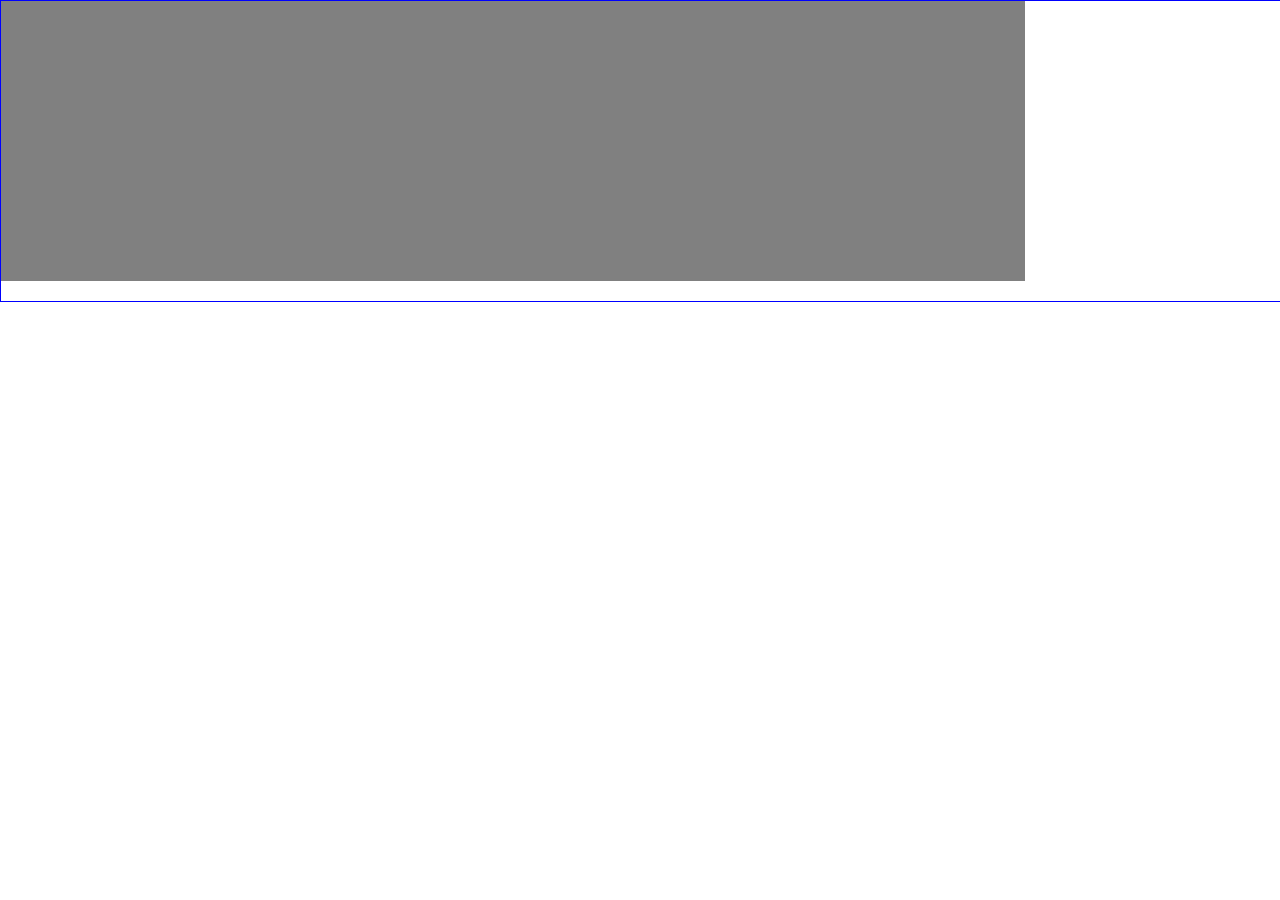
==== index.html @ 7c613f8c "add" ====
<!DOCTYPE html>
<html lang="en">
<head>
    <meta charset="UTF-8">
    <title>Document</title>
    <script src='jquery1.10.2.js'></script>
    <meta name="viewport" content="width=device-width, initial-scale=1.0, user-scalable=0, minimum-scale=1.0, maximum-scale=1.0">
    <style>
        * {
            margin: 0;
            padding: 0;
        }
        body {
            height: 900px;
        }
        .move-wrapper {
            height: 300px;
            width: 100%;
            position: relative;
            top: 0;
            right: 0;
            border: 1px solid blue;
            overflow: hidden;
        }
        #move-content {
            background: gray;
            height: 280px;
            width: 80%;
            position: absolute;
            top: 0;
            left: 0;
        }
    </style>
</head>
<body>
    <div class='move-wrapper'>
        <div class="move-coontent" id='move-content'>
        </div>
    </div>
    <script>
        var startX,
            startY,
            moveEndX,
            moveEndY;
        var moveEle = $('#move-content');
        var originLeft,
            originTop,
            X,
            Y;
        
        // 监听touchstart事件
        $(".move-wrapper").on("touchstart", function(e) {
            e.preventDefault();
            startX = e.originalEvent.changedTouches[0].pageX;
            startY = e.originalEvent.changedTouches[0].pageY;
            // 获取moveEle初始的top和left值
            originLeft = parseInt(moveEle.css('left'));
            originTop = parseInt(moveEle.css('top'));
            
            console.log('初始值left', originLeft, '初始值top', originTop);
        });
        // 监听touchmove事件
        $('body').on('touchmove', function (e) {
            e.preventDefault();
            moveEndX = e.originalEvent.changedTouches[0].pageX;
            moveEndY = e.originalEvent.changedTouches[0].pageY;
            // 算出移动的距离
            X = moveEndX - startX;
            Y = moveEndY - startY;
            console.log('移动距离X', X, '移动距离Y' + Y);
            console.log('实时top值', X, '实时left值' + Y);
            moveEle.css('left', originLeft + X + 'px');
            moveEle.css('top', originTop + Y + 'px');
        });
        // 监听move结束事件
        $('body').on('touchend', function (e) {
            e.preventDefault();
            moveEle.css('left', originLeft + X + 'px');
            moveEle.css('top', originTop + Y + 'px');
        });

    </script>
</body>
</html>
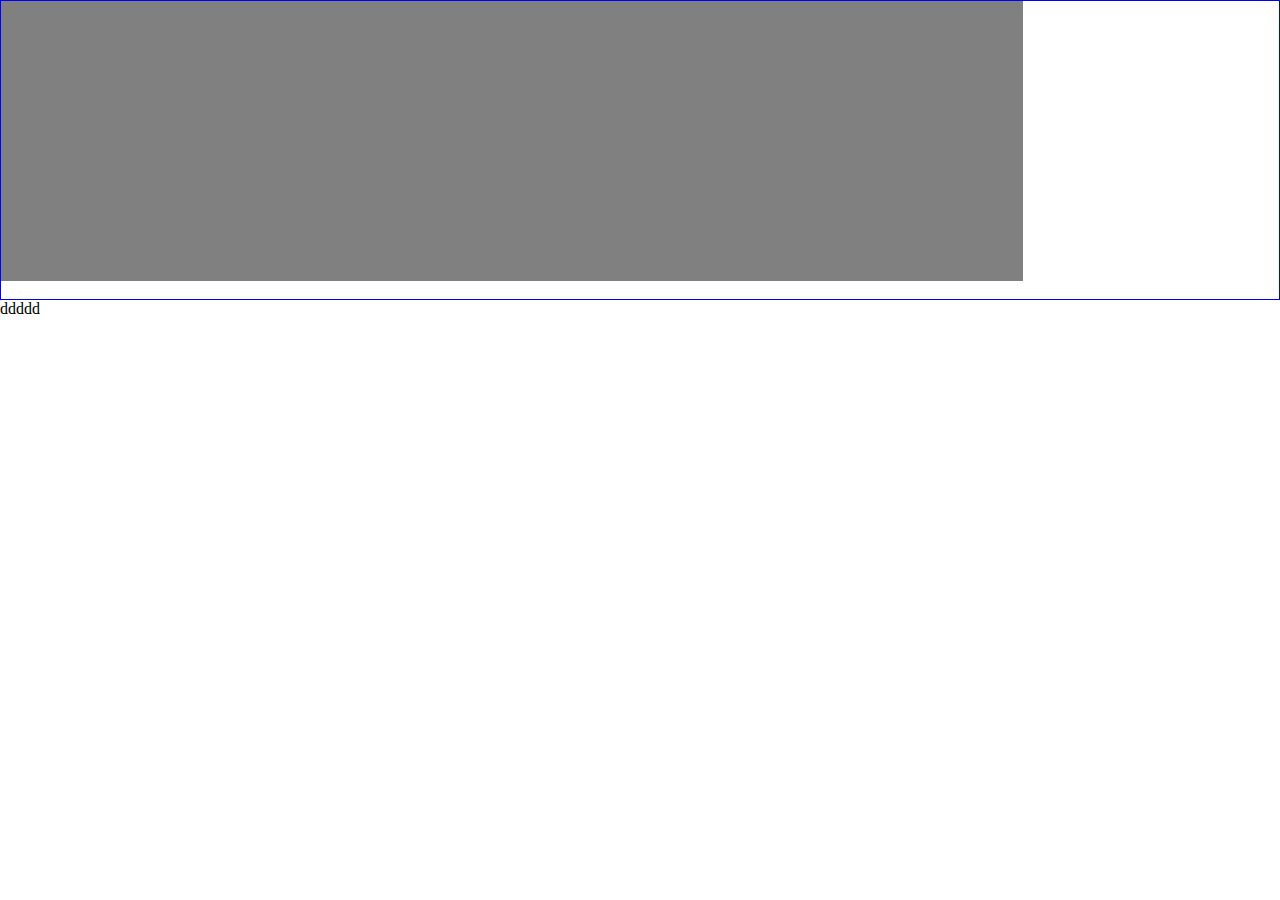
==== commit 9ad6d38a: "add" ====
--- a/index.html
+++ b/index.html
@@ -21,6 +21,7 @@
             right: 0;
             border: 1px solid blue;
             overflow: hidden;
+            box-sizing: border-box;
         }
         #move-content {
             background: gray;
@@ -37,33 +38,59 @@
         <div class="move-coontent" id='move-content'>
         </div>
     </div>
+
+
+<div class="goodsdetil">
+    <div class="goodsMealDiv">ddddd</div>
+</div>
+
     <script>
         var startX,
             startY,
+            startTime,
             moveEndX,
-            moveEndY;
-        var moveEle = $('#move-content');
-        var originLeft,
+            moveEndY,
+            moveEle = $('#move-content'),
+            originLeft,
             originTop,
             X,
             Y;
         
         // 监听touchstart事件
-        $(".move-wrapper").on("touchstart", function(e) {
-            e.preventDefault();
-            startX = e.originalEvent.changedTouches[0].pageX;
-            startY = e.originalEvent.changedTouches[0].pageY;
+        $(".move-wrapper").on("touchstart", function(event) {
+             // 判断默认行为是否可以被禁用
+             if (event.cancelable) {
+                 // 判断默认行为是否已经被禁用
+                 if (!event.defaultPrevented) {
+                     event.preventDefault();
+                 }
+             }
+
+            // 开始状态信息
+            startTime = new Date(); // 鼠标点击开始状态时间
+            console.log('startTime', startTime);
+            startX = event.originalEvent.changedTouches[0].pageX;
+            startY = event.originalEvent.changedTouches[0].pageY;
             // 获取moveEle初始的top和left值
             originLeft = parseInt(moveEle.css('left'));
             originTop = parseInt(moveEle.css('top'));
             
             console.log('初始值left', originLeft, '初始值top', originTop);
         });
+
         // 监听touchmove事件
-        $('body').on('touchmove', function (e) {
-            e.preventDefault();
-            moveEndX = e.originalEvent.changedTouches[0].pageX;
-            moveEndY = e.originalEvent.changedTouches[0].pageY;
+        $('body').on('touchmove', function (event) {
+            //阻止触摸事件的默认行为，即阻止滚屏
+            // event.preventDefault();
+
+            //当屏幕有多个touch或者页面被缩放过，就不执行move操作 jQuery中直接获取不到event.targetTouches 而是通过event.originalEvent.targetTouches的方式获取的
+            // https://my.oschina.net/purelan/blog/271660
+            if(event.originalEvent.targetTouches.length > 1 || event.scale && event.scale !== 1) {
+                return;
+            };
+
+            moveEndX = event.originalEvent.changedTouches[0].pageX;
+            moveEndY = event.originalEvent.changedTouches[0].pageY;
             // 算出移动的距离
             X = moveEndX - startX;
             Y = moveEndY - startY;
@@ -72,12 +99,18 @@
             moveEle.css('left', originLeft + X + 'px');
             moveEle.css('top', originTop + Y + 'px');
         });
+
         // 监听move结束事件
-        $('body').on('touchend', function (e) {
-            e.preventDefault();
-            moveEle.css('left', originLeft + X + 'px');
-            moveEle.css('top', originTop + Y + 'px');
+        $('body').on('touchend', function () {
+            // 鼠标点击至鼠标松开持续的时间
+            var duration = + new Date() - startTime;
+
+            console.log(duration);
+            //解绑事件
+            this.removeEventListener('touchmove',this,false);
+            this.removeEventListener('touchend',this,false);
         });
+
 
     </script>
 </body>
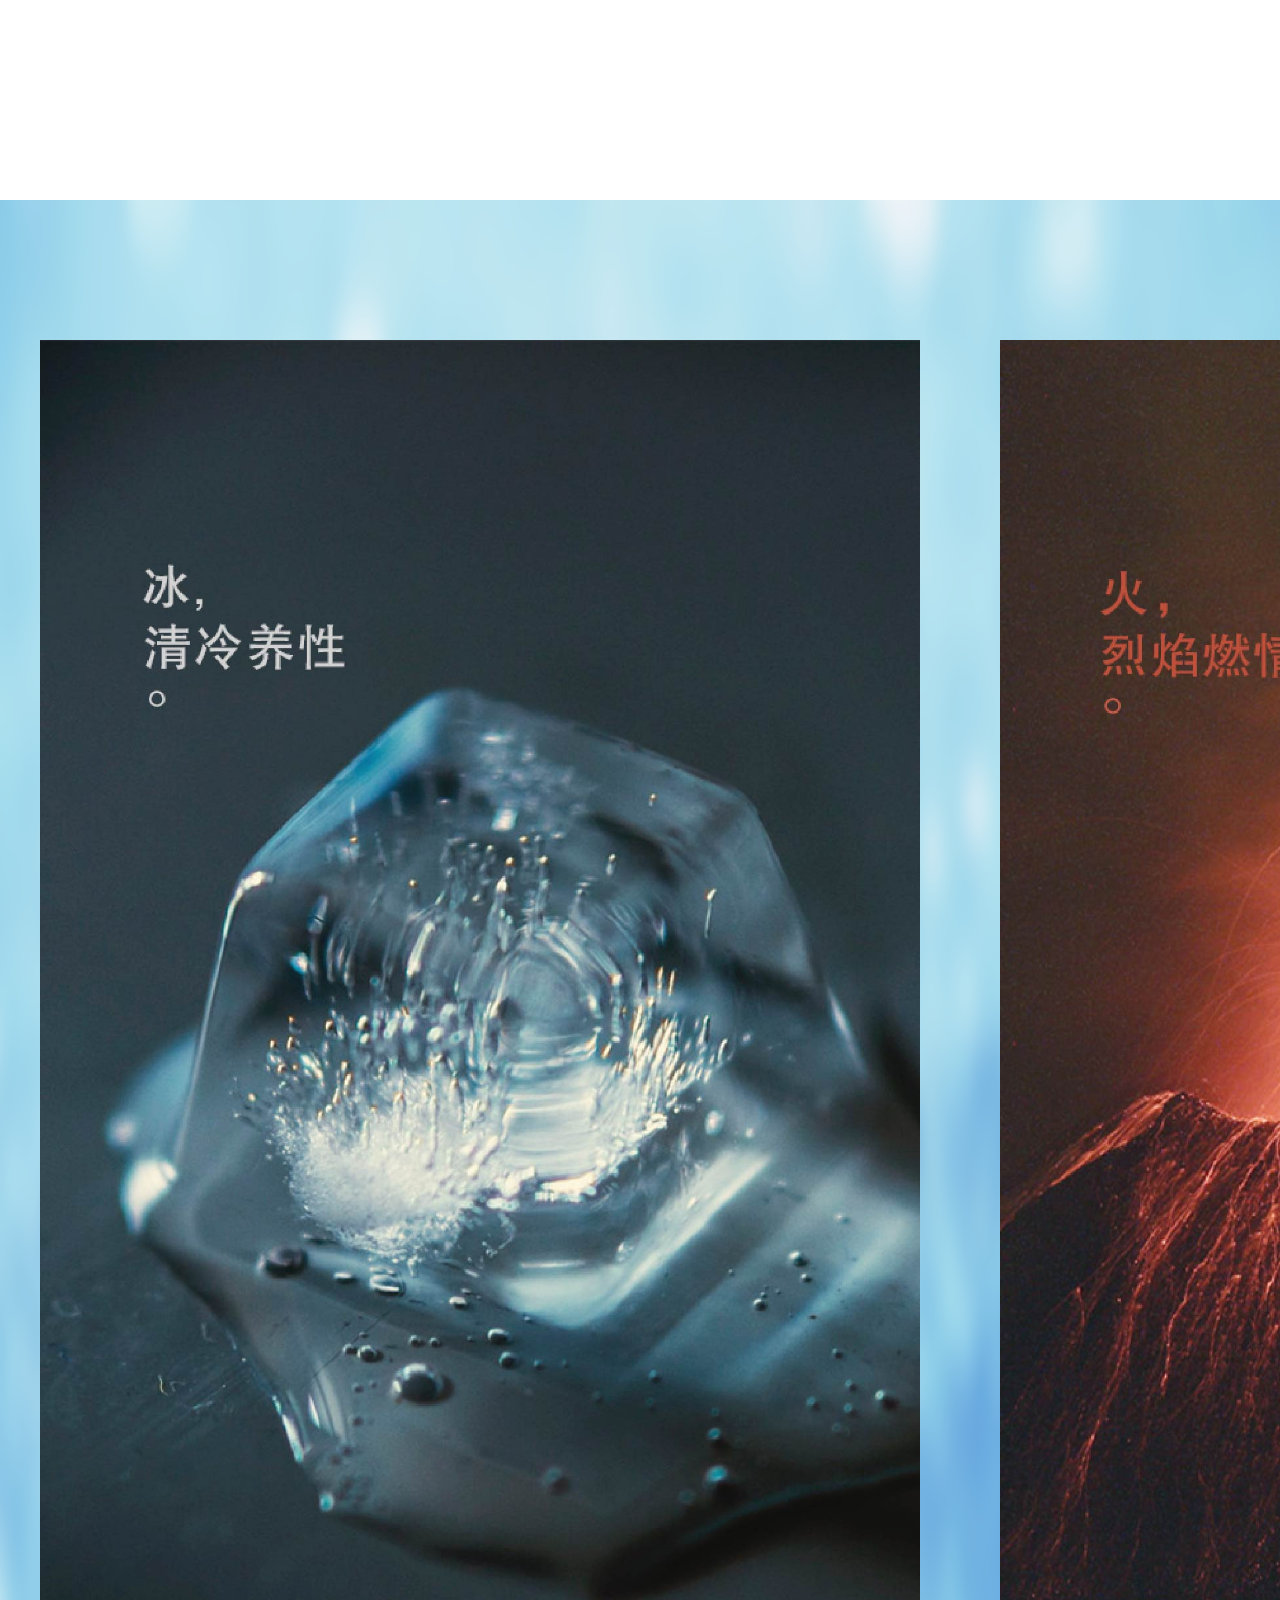
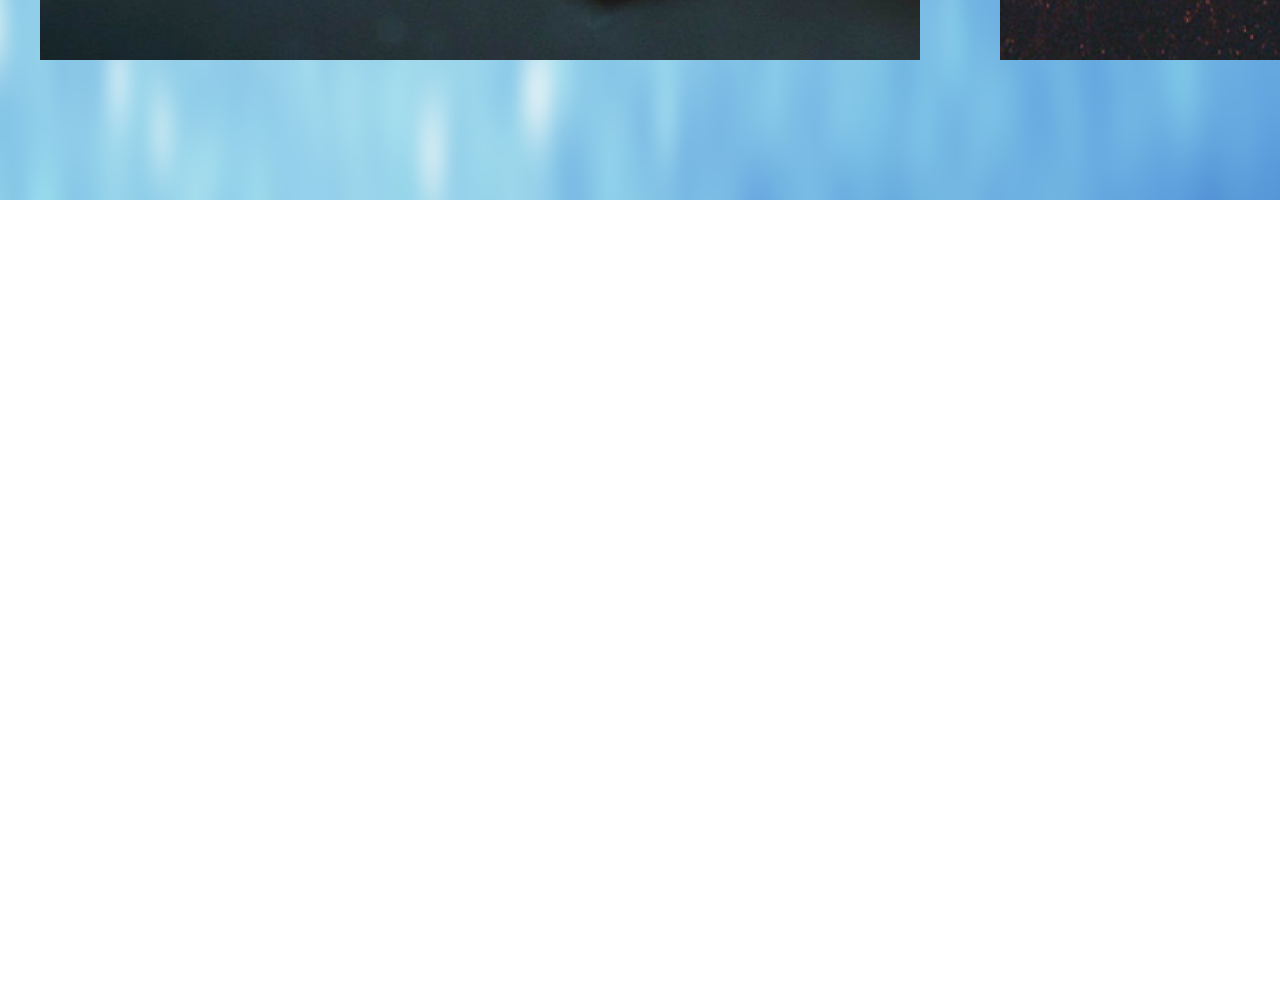
==== commit 7e2e5836: "add" ====
--- a/index.html
+++ b/index.html
@@ -3,46 +3,79 @@
 <head>
     <meta charset="UTF-8">
     <title>Document</title>
-    <script src='jquery1.10.2.js'></script>
+    <link rel="stylesheet" href="./css/base.css">
+    <script src='./js/jquery1.10.2.js'></script>
+    <script src='./js/fontSize.js'></script>
     <meta name="viewport" content="width=device-width, initial-scale=1.0, user-scalable=0, minimum-scale=1.0, maximum-scale=1.0">
     <style>
-        * {
-            margin: 0;
-            padding: 0;
-        }
         body {
-            height: 900px;
+            height: 12rem;
         }
         .move-wrapper {
-            height: 300px;
+            height: 8rem;
             width: 100%;
             position: relative;
             top: 0;
             right: 0;
-            border: 1px solid blue;
             overflow: hidden;
             box-sizing: border-box;
+            margin-top: 1rem;
+            font-size: .25rem;
+            background-image: url('./img/bg.png');
+            background-repeat: no-repeat;
+            background-size: 100% 100%;
+            background-position: 0% center;    
         }
         #move-content {
-            background: gray;
-            height: 280px;
-            width: 80%;
             position: absolute;
             top: 0;
             left: 0;
+        }
+        #move-content ul {
+            margin: .5rem 0 0 0;
+            overflow: hidden;
+            width: 20rem;
+            -background: gray;
+        }
+        #move-content ul li {
+            display: inline-block;
+            padding: .2rem;
+        }
+        #move-content ul li img {
+            display: block;
+            width: 4.4rem;
+            border: 0;
         }
     </style>
 </head>
 <body>
     <div class='move-wrapper'>
         <div class="move-coontent" id='move-content'>
+            <ul>
+                <li>
+                    <a href="#">
+                        <img src="./img/1.jpg" alt="">
+                    </a>
+                </li><!--
+                --><li>
+                    <a href="#">
+                        <img src="./img/2.jpg" alt="">
+                    </a>
+                </li><!--
+                --><li>
+                    <a href="#">
+                        <img src="./img/3.jpg" alt="">
+                    </a>
+                </li><!--
+                --><li>
+                    <a href="#">
+                        <img src="./img/4.jpg" alt="">
+                    </a>
+                </li>
+
+            </ul>
         </div>
     </div>
-
-
-<div class="goodsdetil">
-    <div class="goodsMealDiv">ddddd</div>
-</div>
 
     <script>
         var startX,
@@ -59,29 +92,24 @@
         // 监听touchstart事件
         $(".move-wrapper").on("touchstart", function(event) {
              // 判断默认行为是否可以被禁用
-             if (event.cancelable) {
-                 // 判断默认行为是否已经被禁用
-                 if (!event.defaultPrevented) {
-                     event.preventDefault();
-                 }
-             }
+             // event.preventDefault();
 
             // 开始状态信息
             startTime = new Date(); // 鼠标点击开始状态时间
-            console.log('startTime', startTime);
+            // console.log('startTime', startTime);
             startX = event.originalEvent.changedTouches[0].pageX;
             startY = event.originalEvent.changedTouches[0].pageY;
             // 获取moveEle初始的top和left值
             originLeft = parseInt(moveEle.css('left'));
             originTop = parseInt(moveEle.css('top'));
             
-            console.log('初始值left', originLeft, '初始值top', originTop);
+            // console.log('初始值left', originLeft, '初始值top', originTop);
         });
 
         // 监听touchmove事件
         $('body').on('touchmove', function (event) {
-            //阻止触摸事件的默认行为，即阻止滚屏
-            // event.preventDefault();
+            //阻止触摸事件的默认行为，即阻止滚屏 
+            
 
             //当屏幕有多个touch或者页面被缩放过，就不执行move操作 jQuery中直接获取不到event.targetTouches 而是通过event.originalEvent.targetTouches的方式获取的
             // https://my.oschina.net/purelan/blog/271660
@@ -94,10 +122,19 @@
             // 算出移动的距离
             X = moveEndX - startX;
             Y = moveEndY - startY;
-            console.log('移动距离X', X, '移动距离Y' + Y);
-            console.log('实时top值', X, '实时left值' + Y);
-            moveEle.css('left', originLeft + X + 'px');
-            moveEle.css('top', originTop + Y + 'px');
+            // console.log('移动距离X', X, '移动距离Y' + Y);
+            // console.log('实时top值', X, '实时left值' + Y);
+            // 如果X轴方向的距离比较大 就左右滑动 阻止页面滚动
+            if (Math.abs(X) >= Math.abs(Y)) {
+                // 如果y轴方向的滑动距离绝对值比较大 就不阻止页面滚动 让页面可以滚动
+                moveEle.css('left', originLeft + X + 'px');
+                moveEle.find('img').eq(0).css('transform', 'scale(1.1, 1.1)');
+                // moveEle.css('top', originTop + Y + 'px');
+            } else {
+                return;
+            }
+
+
         });
 
         // 监听move结束事件
@@ -105,7 +142,7 @@
             // 鼠标点击至鼠标松开持续的时间
             var duration = + new Date() - startTime;
 
-            console.log(duration);
+            console.log('end', duration);
             //解绑事件
             this.removeEventListener('touchmove',this,false);
             this.removeEventListener('touchend',this,false);
--- a/css/base.css
+++ b/css/base.css
@@ -0,0 +1,33 @@
+﻿/*-------------------重置样式-------------------*/
+html, body, h1, h2, h3, h4, h5, h6, div, dl, dt, dd, ul, ol, li, p, blockquote, pre, hr, figure, table, caption, th, td, form, fieldset, legend, input, button, textarea, menu { margin: 0; padding: 0; }
+header, footer, section, article, aside, nav, hgroup, address, figure, figcaption, menu, details { display: block; }
+table { border-collapse: collapse; border-spacing: 0; }
+caption, th { text-align: left; font-weight: normal; }
+html, body, fieldset, img, iframe, abbr { border: 0; }
+i, cite, em, var, address, dfn { font-style: normal; }
+[hidefocus], summary { outline: 0; }
+li { list-style: none; }
+h1, h2, h3, h4, h5, h6, small { font-size: 100%; }
+sup, sub { font-size: 83%; }
+pre, code, kbd, samp { font-family: inherit; }
+q:before, q:after { content: none; }
+textarea { overflow: auto; resize: none; }
+label, summary { cursor: default; }
+a, button { cursor: pointer; }
+a { text-decoration: none; color: #1155CC; }
+: focus { border: 0; }
+em, i { font-style: normal; }
+img { border: 0; }
+textarea { outline: none; resize: none; }
+h1, h2, h3, h4, h5, h6, em, strong, b { font-weight: bold; }
+del, ins, u, s, a, a:hover { text-decoration: none; }
+body input, body select { outline: none; blr: expression(this.onFocus=this.blur()); border: none; }
+body, textarea, input, button, select, keygen, legend { font: 12px/1.14 arial, \5b8b\4f53; color: #333; outline: 0; }
+body { background: #ffffff; font-family: "宋体"; font-size: 12px; }
+a, a:hover { color: #333; }
+.clear { display: block; content: ''; clear: both; visibility: hidden; height: 0; }
+select { outline: none; vertical-align: middle; -webkit-appearance: none; appearance: none; }
+body, html { width: 100%; height: 100%; }
+body { min-width: 320px; max-width: 1280px; width: 100%; margin: 0px auto; font-family: '微软雅黑', 'helvetica neue',tahoma,'hiragino sans gb',stheiti,'wenquanyi micro hei',\5FAE\8F6F\96C5\9ED1,\5B8B\4F53,sans-serif; font-size: 12px; }
+textarea, select { -webkit-appearance: none; -moz-appearance: none; -o-appearance: none; appearance: none; }
+input[type="button"], input[type="submit"], input[type="reset"], input[type="date"] { -webkit-appearance: none;border-radius:0; }
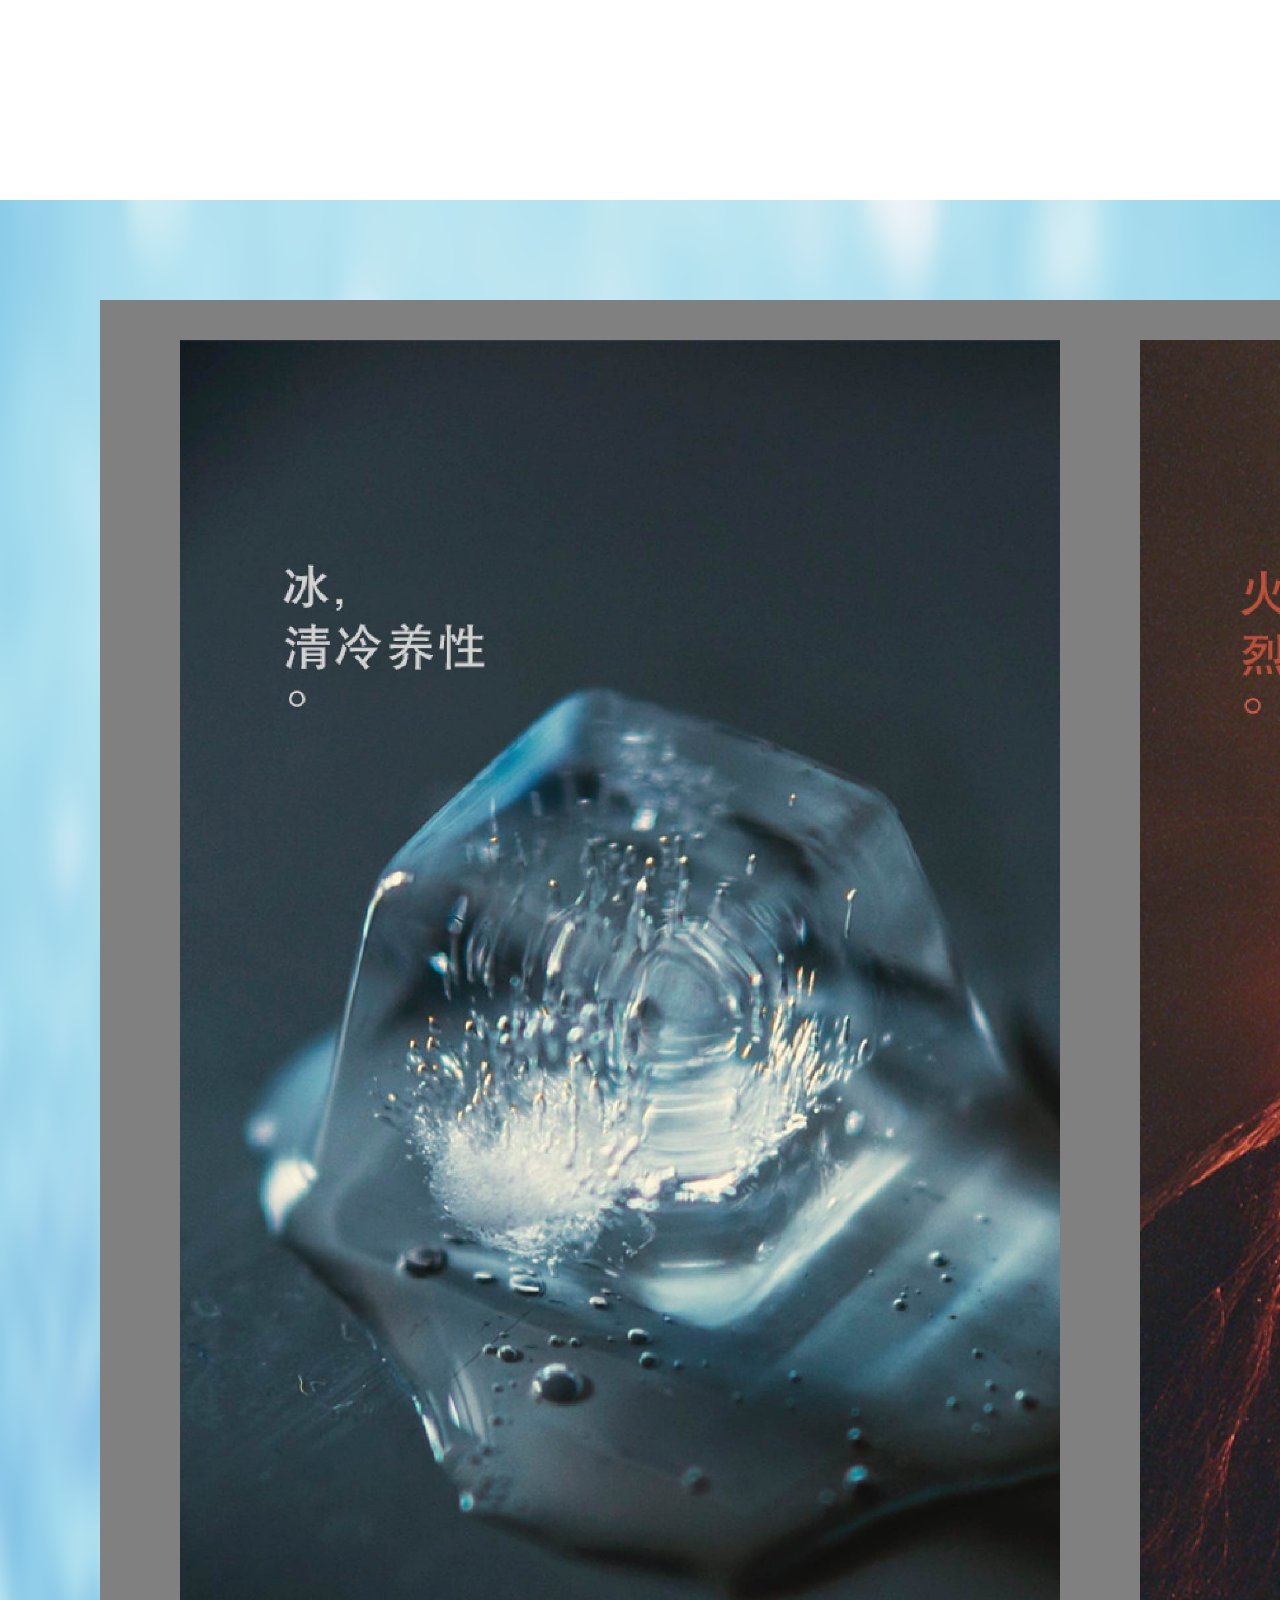
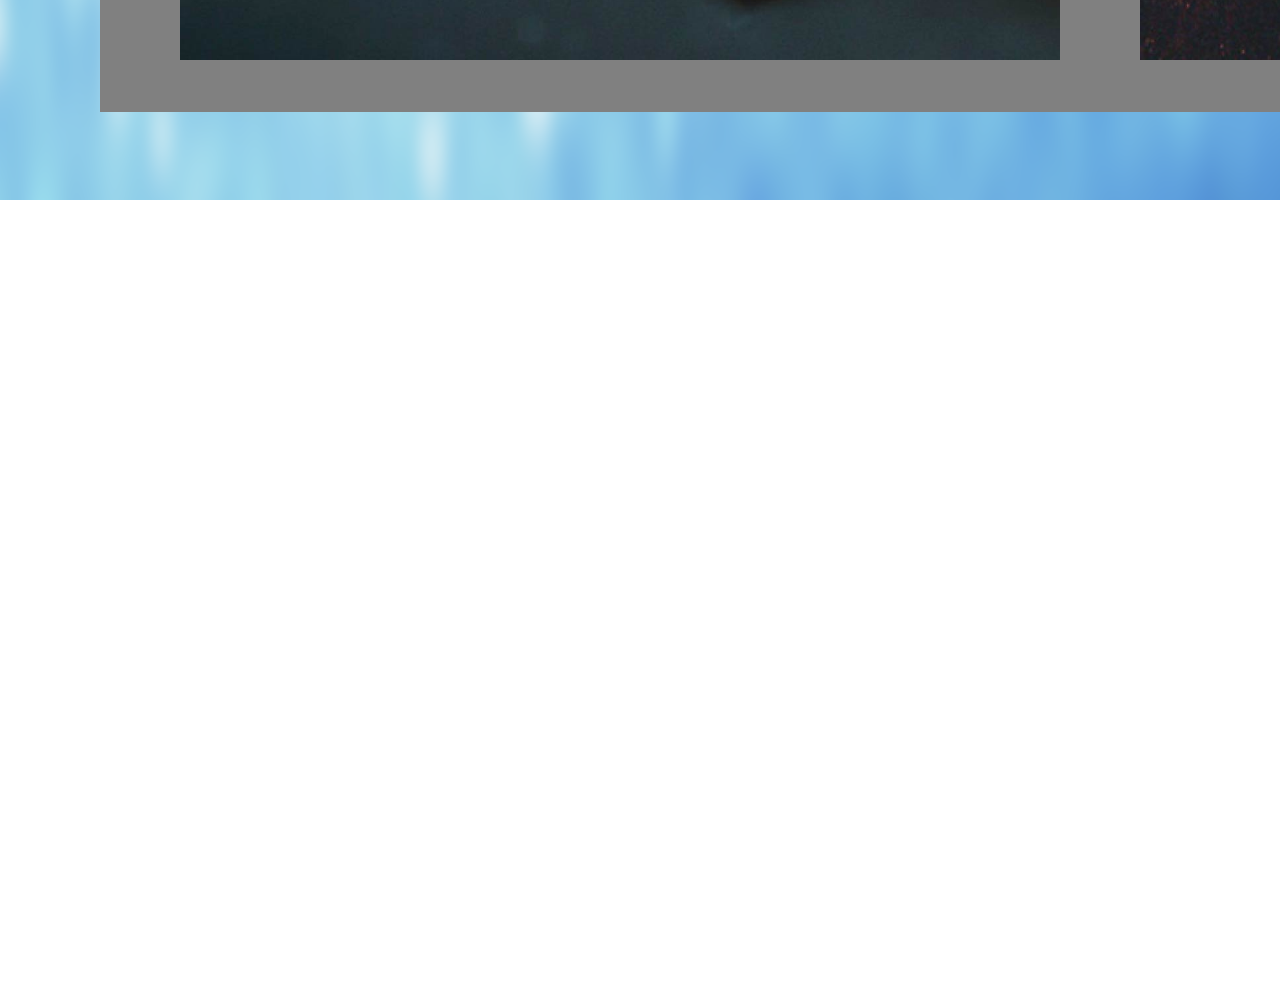
==== commit c434a86f: "add" ====
--- a/index.html
+++ b/index.html
@@ -29,13 +29,14 @@
         #move-content {
             position: absolute;
             top: 0;
-            left: 0;
+            left: .5rem;
         }
         #move-content ul {
             margin: .5rem 0 0 0;
             overflow: hidden;
             width: 20rem;
-            -background: gray;
+            background: gray;
+            padding: 0 .2rem;
         }
         #move-content ul li {
             display: inline-block;
@@ -46,6 +47,7 @@
             width: 4.4rem;
             border: 0;
         }
+
     </style>
 </head>
 <body>
@@ -88,6 +90,8 @@
             originTop,
             X,
             Y;
+        // 默认居中显示的图片的index值    
+        var curIndex = 0;
         
         // 监听touchstart事件
         $(".move-wrapper").on("touchstart", function(event) {
@@ -128,7 +132,7 @@
             if (Math.abs(X) >= Math.abs(Y)) {
                 // 如果y轴方向的滑动距离绝对值比较大 就不阻止页面滚动 让页面可以滚动
                 moveEle.css('left', originLeft + X + 'px');
-                moveEle.find('img').eq(0).css('transform', 'scale(1.1, 1.1)');
+                moveEle.find('img').eq(1).css('transform', 'scale(1.1, 1.1)');
                 // moveEle.css('top', originTop + Y + 'px');
             } else {
                 return;
@@ -139,15 +143,29 @@
 
         // 监听move结束事件
         $('body').on('touchend', function () {
+            const moveBound = 4.4 + .4;
+
             // 鼠标点击至鼠标松开持续的时间
             var duration = + new Date() - startTime;
+            console.log('end', duration);
 
-            console.log('end', duration);
+            // 如果X轴上滑动距离大于0.8rem 此时松开手指 就让整个ul移动一个身位 4.4rem+2*0.2rem
+            if(Math.abs(X) > 10 && Math.abs(X) < 200) {
+                moveEle.css('left', originLeft - 200 + 'px');
+            }
+            
             //解绑事件
             this.removeEventListener('touchmove',this,false);
             this.removeEventListener('touchend',this,false);
         });
 
+        // 工具方法
+        // 实时获取1rem单位的px值
+        function pxChangeRem () {
+            var deviceWidth = document.body && document.body.clientWidth || document.getElementsByTagName("html")[0].offsetWidth;
+            return deviceWidth * 200 / 1280;
+        }
+
 
     </script>
 </body>
